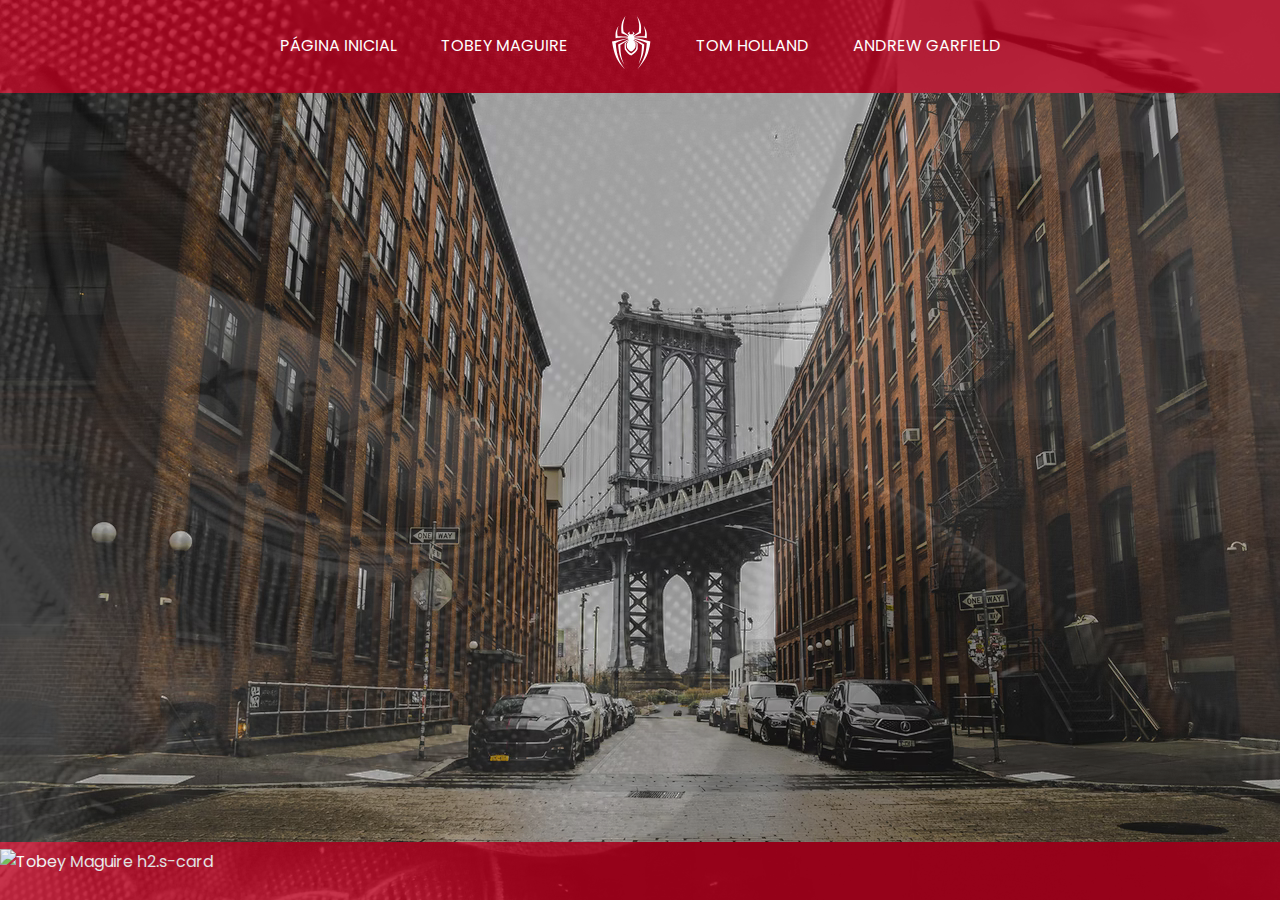
==== index.html @ 99b57471 "V04-07.04" ====
<!DOCTYPE html>
<html lang="pt-BR">
  <head>
    <meta charset="UTF-8" />
    <meta name="viewport" content="width=device-width, initial-scale=1.0" />
    <link rel="stylesheet" href="/assets/css/style.css" />
    <title>Spider Man | Multiversos</title>
  </head>

  <body>
    <nav class="s-menu">
      <ul>
        <li class="s-menu__item"><a href="#">Página Inicial</a></li>
        <li class="s-menu__item"><a href="#">Tobey Maguire</a></li>
        <li class="s-menu__item s-menu__icon">
          <img
            src="assets/images/icons/spider.svg"
            alt="ícone com formato de aranha"
          />
        </li>
        <li class="s-menu__item"><a href="#">Tom Holland</a></li>
        <li class="s-menu__item"><a href="#">Andrew Garfield</a></li>
      </ul>
    </nav>

    <div class="s-container">
        <a href="#" class="s-card">
            <img src="assets/images/pic-sm-bg-01.jpg" alt="">
            <img src="assets/images/pic-sm-bg-01.png" alt="Tobey Maguire">
            h2.s-card
        </a>

    </div>
  </body>
</html>
---- assets/css/style.css ----
@import url("/assets/css/reset.css");
@import url("/assets/css/global.css");

body {
  background-color: var(--primary-color);
}

body::before {
  content: "";
  background-image: url("/assets/images/spider-man-background.jpg");
  background-repeat: no-repeat;
  background-position: center;
  background-size: cover;
  width: 100%;
  height: 100%;
  position: absolute;
  opacity: 0.2;
}

.s-menu {
  padding: 1rem 0;
  width: 100%;
  text-align: center;
  position: relative;
}

.s-menu__item {
  display: inline-block;
  text-transform: uppercase;
  margin: 0 1.25rem;
}

.s-menu__icon {
  width: 2.5rem;
  margin: 0 1.25rem;
  vertical-align: middle;
}
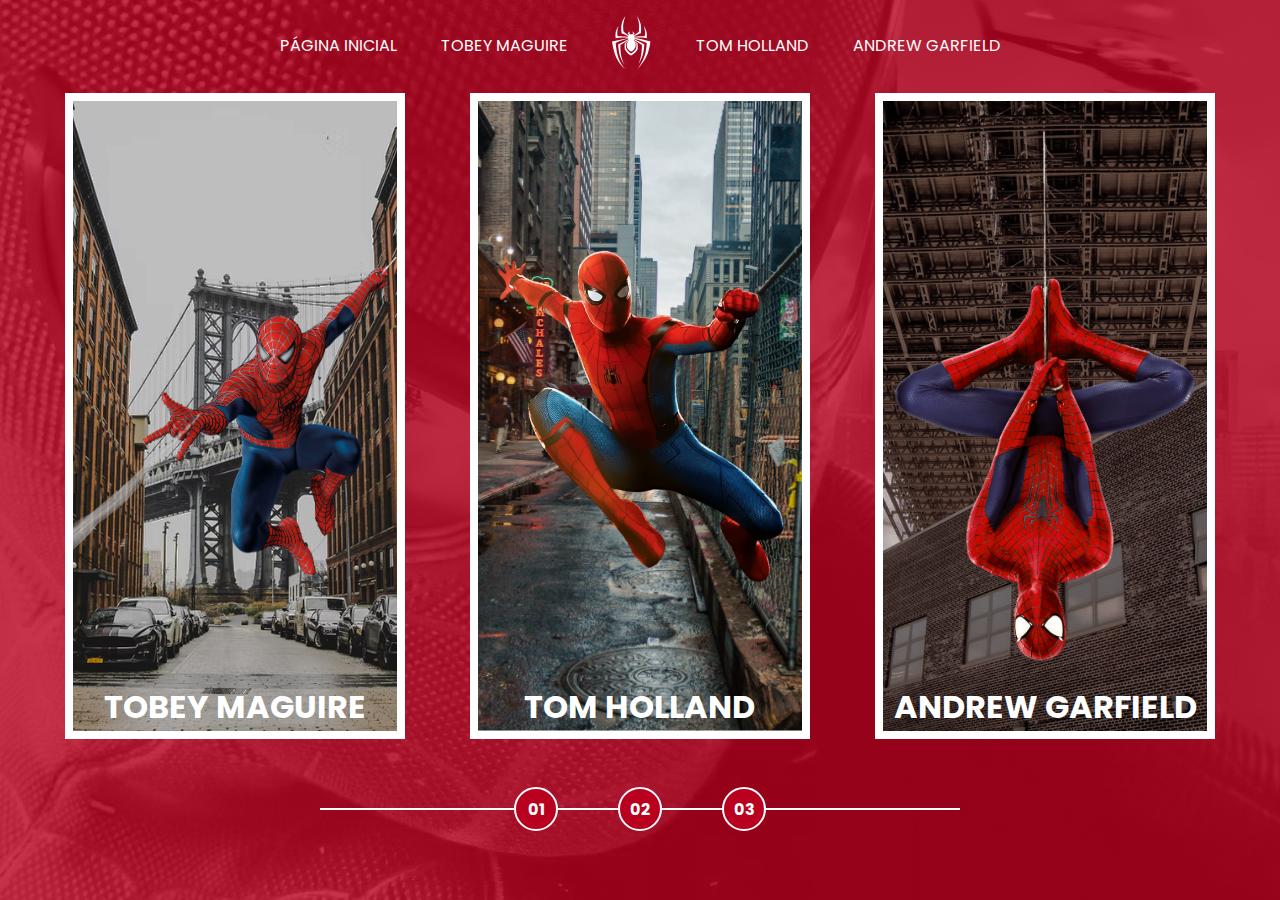
==== commit 5a235641: "V11" ====
--- a/index.html
+++ b/index.html
@@ -4,6 +4,7 @@
     <meta charset="UTF-8" />
     <meta name="viewport" content="width=device-width, initial-scale=1.0" />
     <link rel="stylesheet" href="/assets/css/style.css" />
+    <script src="assets/scripts/card-hover-animation.js"></script>
     <title>Spider Man | Multiversos</title>
   </head>
 
@@ -24,12 +25,57 @@
     </nav>
 
     <div class="s-container">
-        <a href="#" class="s-card">
-            <img src="assets/images/pic-sm-bg-01.jpg" alt="">
-            <img src="assets/images/pic-sm-bg-01.png" alt="Tobey Maguire">
-            h2.s-card
-        </a>
+      <a href="#" class="s-card" id="spider-man-01">
+        <img
+          class="s-card__background"
+          src="assets/images/pic-sm-bg-01.jpg"
+          alt=""
+        />
+        <img
+          class="s-card__image"
+          src="assets/images/spider-man-01.png"
+          alt="Spider Man Tobey Maguire"
+        />
+        <h2 class="s-card__title">Tobey Maguire</h2>
+      </a>
 
+      <a href="#" class="s-card" id="spider-man-02">
+        <img
+          class="s-card__background"
+          src="assets/images/pic-sm-bg-02.jpg"
+          alt=""
+        />
+        <img
+          class="s-card__image"
+          src="assets/images/spider-man-02.png"
+          alt="Spider Man Tom Holland"
+        />
+        <h2 class="s-card__title">Tom Holland</h2>
+      </a>
+
+      <a href="#" class="s-card" id="spider-man-03">
+        <img
+          class="s-card__background"
+          src="assets/images/pic-sm-bg-03.jpg"
+          alt=""
+        />
+        <img
+          class="s-card__image"
+          src="assets/images/spider-man-03.png"
+          alt="Spider Man Andrew Garfield"
+        />
+        <h2 class="s-card__title">Andrew Garfield</h2>
+      </a>
+    </div>
+
+    <div class="s-controller">
+      <div class="s-controller__button">01</div>
+
+      <div class="s-controller__button">02</div>
+
+      <div class="s-controller__button">03</div>
+
+      <div class="s-controller__line"></div>
     </div>
   </body>
 </html>
--- a/assets/css/style.css
+++ b/assets/css/style.css
@@ -15,6 +15,7 @@
   height: 100%;
   position: absolute;
   opacity: 0.2;
+  transition: background-image 1s ease-in-out, opacity 1s ease-in-out;
 }
 
 .s-menu {
@@ -35,3 +36,122 @@
   margin: 0 1.25rem;
   vertical-align: middle;
 }
+
+.s-container {
+  position: relative;
+  display: flex;
+  align-items: center;
+  justify-content: space-evenly;
+}
+
+.s-card {
+  border: 0.5rem solid #fff;
+  width: calc(100% / 3 - 8%);
+  height: 70vh;
+  position: relative;
+  transition: filter 0.5s ease-in-out;
+}
+
+.s-card__background {
+  width: 100%;
+  height: 100%;
+  object-fit: cover;
+  position: absolute;
+  opacity: 1;
+  transition: opacity 1s ease-in-out;
+}
+
+.s-card__image {
+  width: 100%;
+  height: 100%;
+  object-fit: contain;
+  position: relative;
+  transition: 1s ease-in-out;
+}
+
+.s-card__title {
+  font-size: 2rem;
+  text-transform: uppercase;
+  text-align: center;
+  position: absolute;
+  width: 100%;
+  bottom: 0;
+  transition: bottom 1s ease-in-out;
+}
+
+.s-controller {
+  position: relative;
+  display: flex;
+  justify-content: center;
+  align-items: center;
+  margin-top: 3rem;
+}
+
+.s-controller__button {
+  display: flex;
+  align-items: center;
+  justify-content: center;
+  width: 2.5rem;
+  height: 2.5rem;
+  border: 2px solid #fff;
+  border-radius: 50%;
+  background-color: var(--primary-color);
+  text-align: center;
+  font-size: 1rem;
+  font-weight: bold;
+  cursor: pointer;
+  z-index: 1;
+  transition: transform 0.3s ease-in-out;
+}
+
+.s-controller__button:hover {
+  transform: scale(1.1);
+}
+
+.s-controller__button:nth-child(2) {
+  margin: 0 3.75rem;
+}
+
+.s-controller__line {
+  background-color: #fff;
+  width: 50%;
+  height: 2px;
+  position: absolute;
+}
+
+/* HOVER ANIMATION */
+.s-card--hovered .s-card__background {
+  cursor: pointer;
+  opacity: 0;
+}
+
+.s-card--hovered .s-card__image {
+  transform: scale(1.4);
+  filter: drop-shadow(30px 10px 4px rgba(0, 0, 0, 0.5));
+}
+
+/* Change body's background after JS add id 'hovered' with function handleMouseEnter */
+body#spider-man-01-hovered::before {
+  background-image: url("/assets/images/pic-sm-bg-01.jpg");
+}
+
+body#spider-man-02-hovered::before {
+  background-image: url("/assets/images/pic-sm-bg-02.jpg");
+}
+
+body#spider-man-03-hovered::before {
+  background-image: url("/assets/images/pic-sm-bg-03.jpg");
+}
+
+body[id^="spider-man-"]::before {
+  opacity: 1;
+}
+
+/* what is not selected will stay in gray scale */
+body[id^="spider-man-"] .s-card:not(.s-card--hovered) {
+  filter: grayscale(100%);
+}
+
+.s-card--hovered .s-card__title {
+  bottom: 50%;
+}
